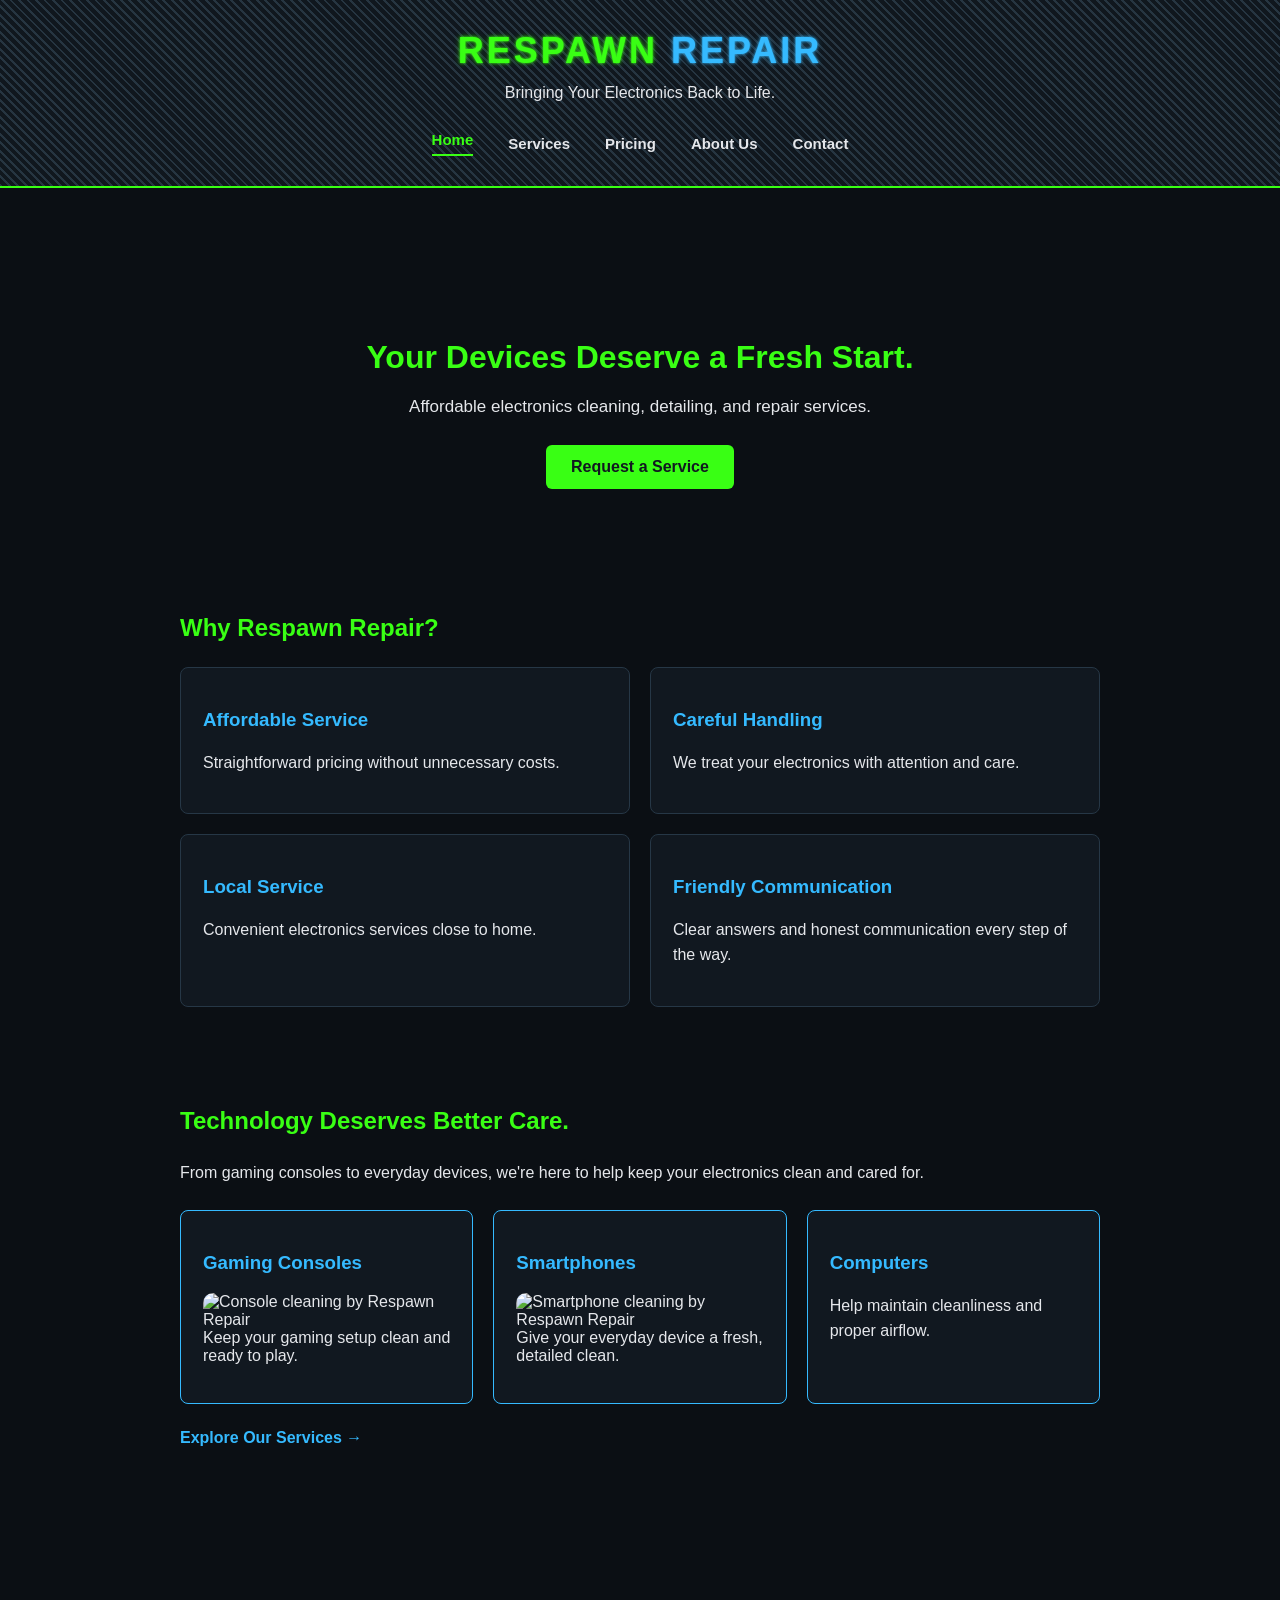
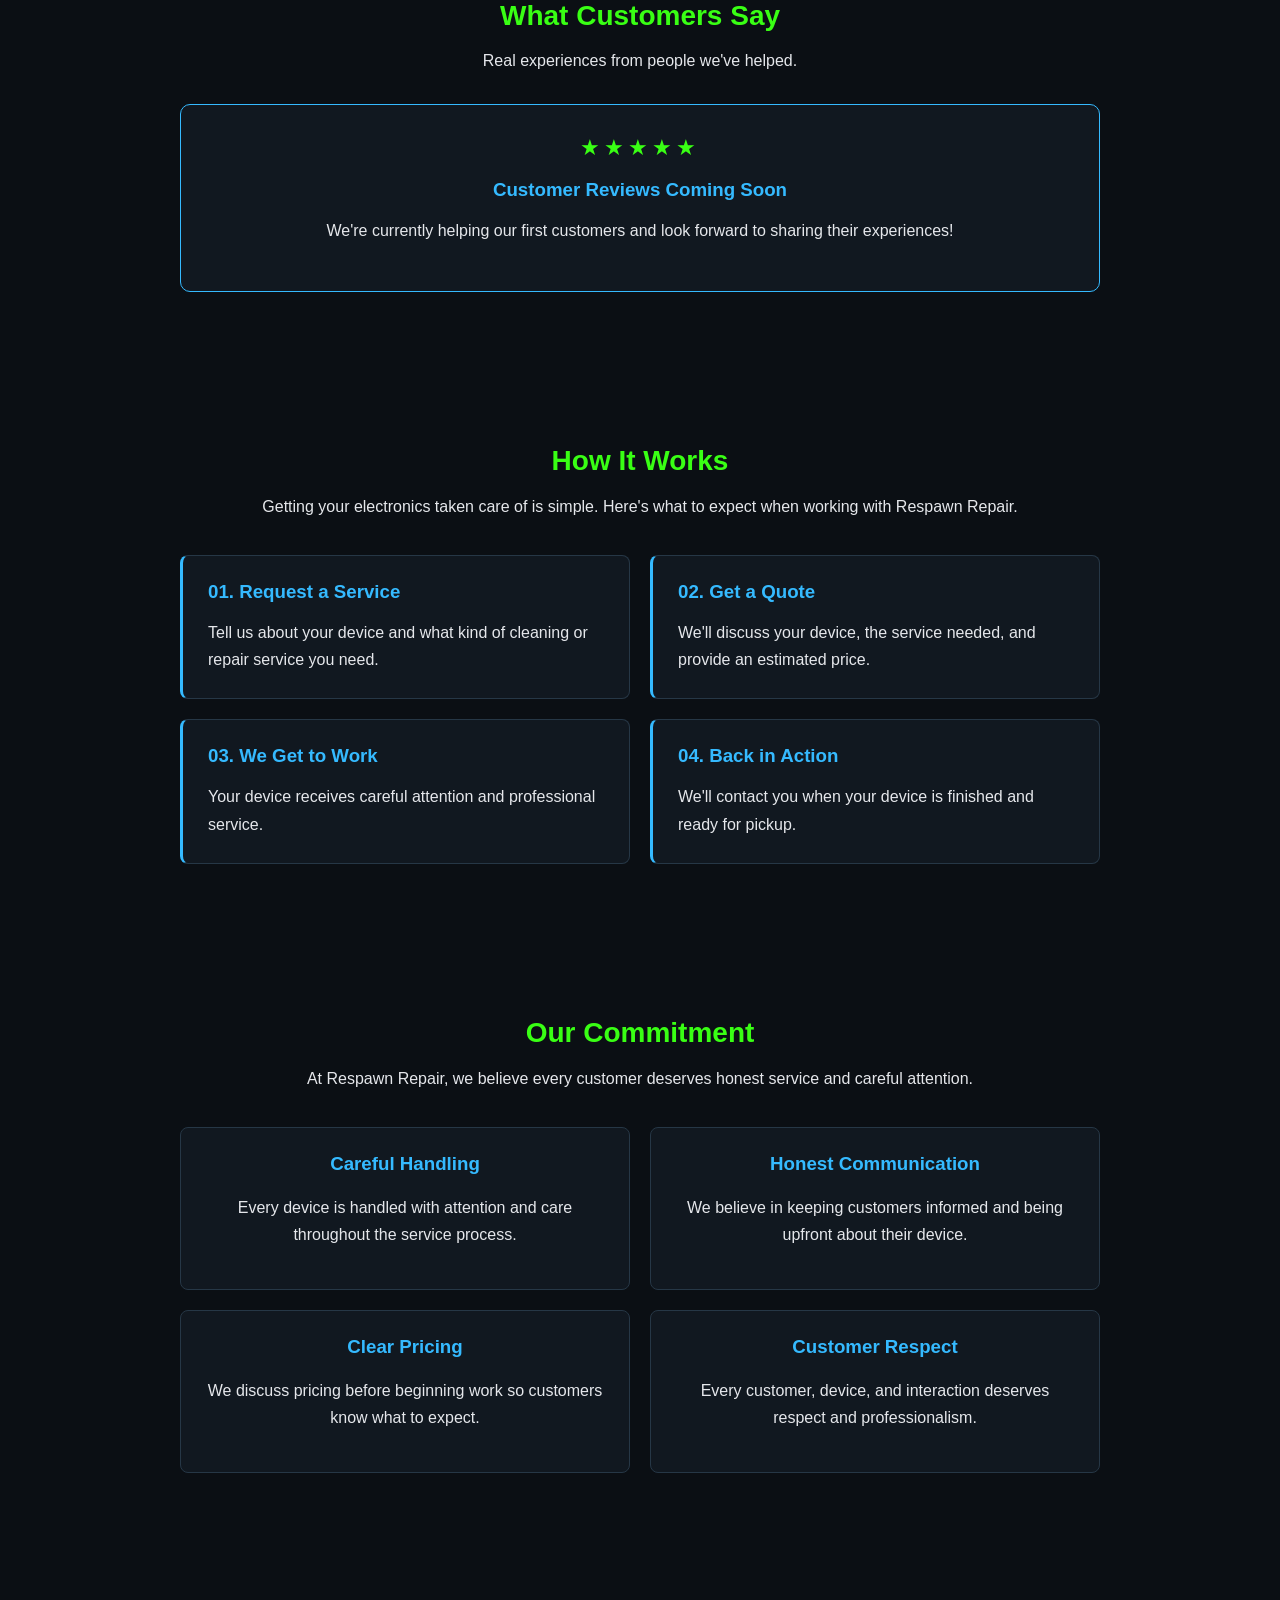
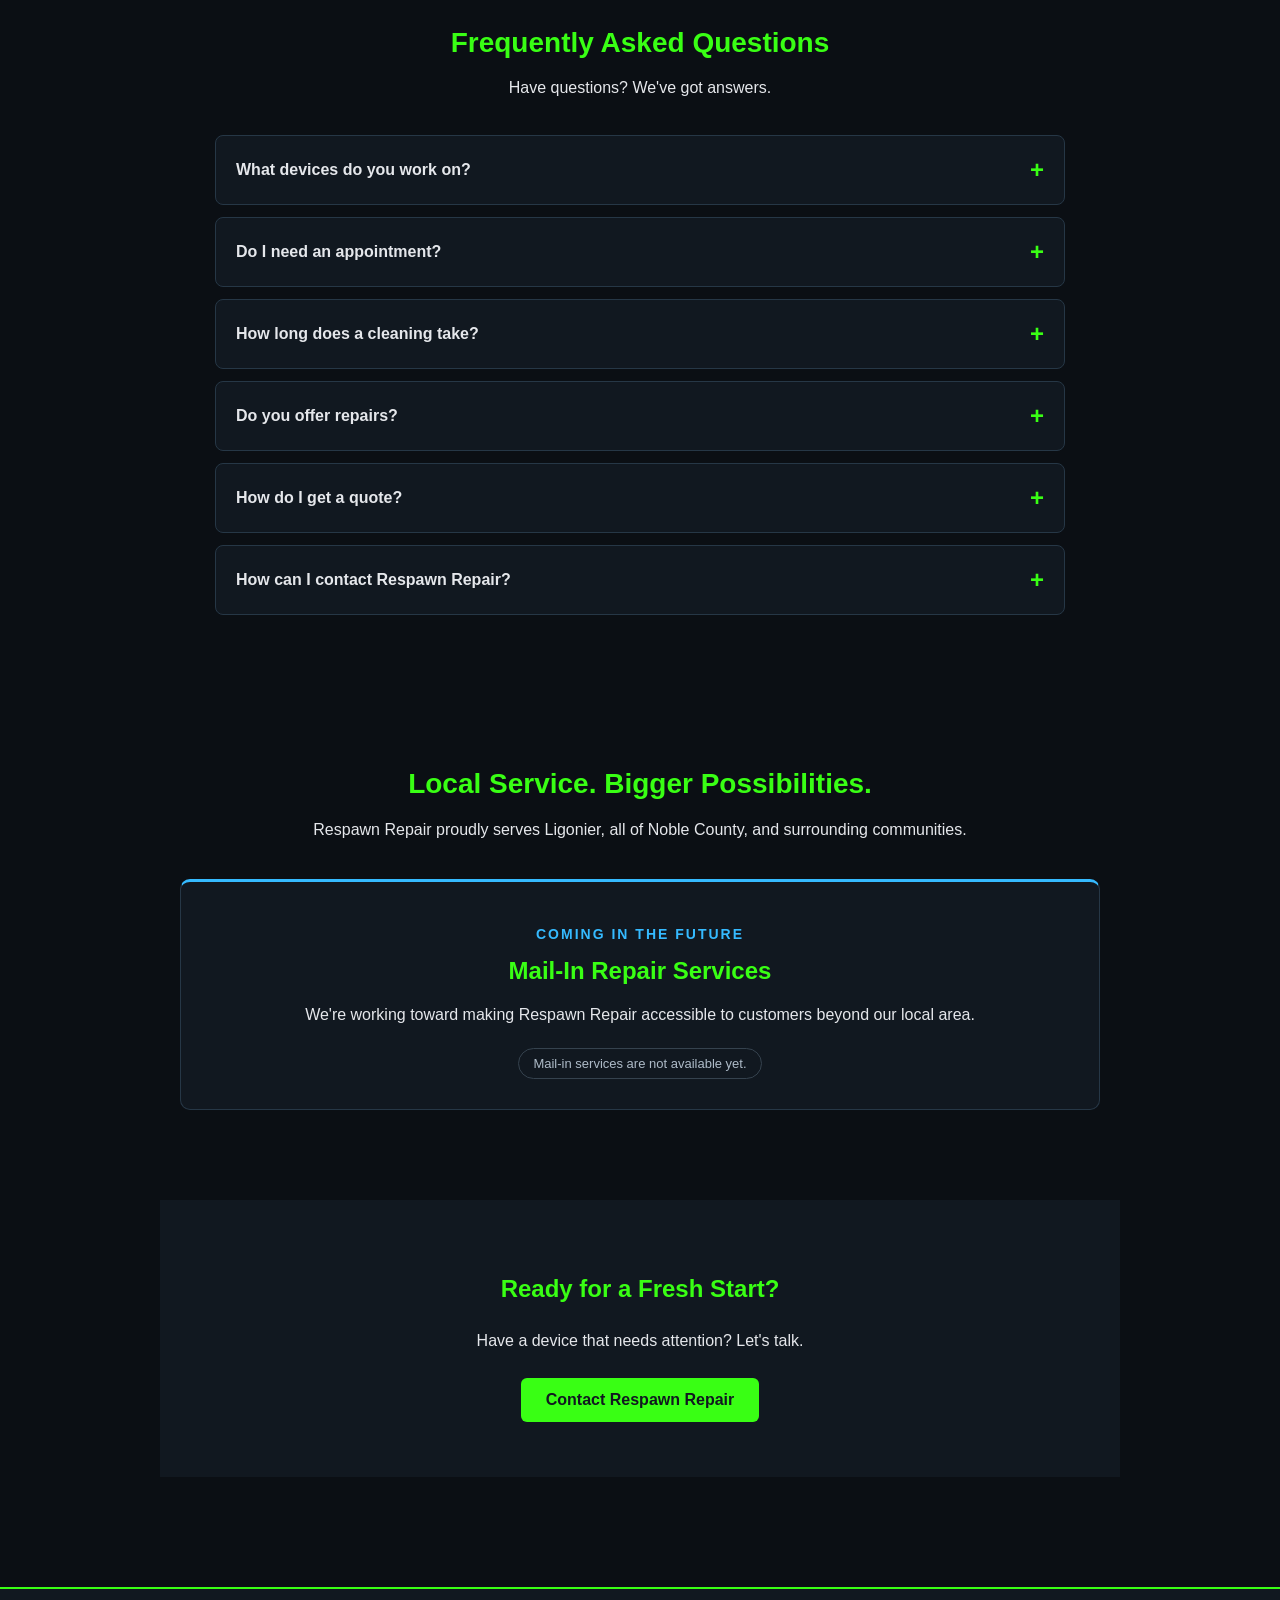
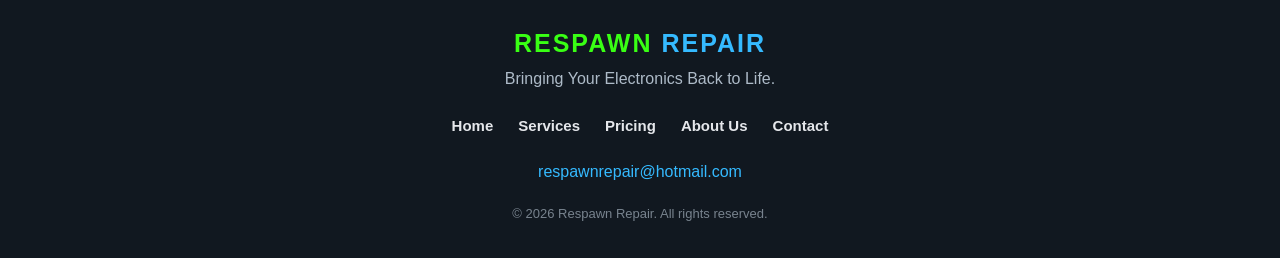
==== index.html @ a70a600d "Add files via upload" ====
<!DOCTYPE html>
<html lang="en">

<head>
    <meta charset="UTF-8">
    <meta name ="viewport" content="width=device-width, initial-scale=1.0">

    <title>Respawn Repair | Electronics Cleaning & Repair</title>
    <link rel="stylesheet" href="style.css">
</head>

<body>

    

<header class="site-header">

    <a href="index.html" class="logo">
        RESPAWN <span>REPAIR</span>
    </a>

    <p class="tagline">
        Bringing Your Electronics Back to Life.
    </p>

    <nav class="navbar">
        <a href="index.html" class="active">Home</a>
        <a href="services.html">Services</a>
        <a href="pricing.html">Pricing</a>
        <a href="about.html">About Us</a>
        <a href="contact.html">Contact</a>
    </nav>

</header>



    <main>

<main>

    <!-- HERO SECTION -->
    <section class="hero">

        <h2>Your Devices Deserve a Fresh Start.</h2>

        <p>
            Affordable electronics cleaning, detailing,
            and repair services.
        </p>

        <a href="contact.html" class="button">
            Request a Service
        </a>

    </section>


    <!-- WHY CHOOSE US SECTION -->
    <section class="why-us">

        <h2>Why Respawn Repair?</h2>

        <div class="benefit-container">

            <div class="benefit-card">
                <h3>Affordable Service</h3>
                <p>
                    Straightforward pricing without
                    unnecessary costs.
                </p>
            </div>

            <div class="benefit-card">
                <h3>Careful Handling</h3>
                <p>
                    We treat your electronics with
                    attention and care.
                </p>
            </div>

            <div class="benefit-card">
                <h3>Local Service</h3>
                <p>
                    Convenient electronics services
                    close to home.
                </p>
            </div>

            <div class="benefit-card">
                <h3>Friendly Communication</h3>
                <p>
                    Clear answers and honest
                    communication every step of the way.
                </p>
            </div>

        </div>

    </section>


    <!-- DEVICE CATEGORIES SECTION -->
    <section class="device-section">

        <h2>Technology Deserves Better Care.</h2>

        <p>
            From gaming consoles to everyday devices,
            we're here to help keep your electronics
            clean and cared for.
        </p>

        <div class="device-container">

            <div class="device-card">
                <h3>Gaming Consoles</h3>
                <img src="images/console.jpg"
                alt="Console cleaning by Respawn Repair"

                <p>
                    Keep your gaming setup clean
                    and ready to play.
                </p>
            </div>

            <div class="device-card">
                <h3>Smartphones</h3>
                <img src="images/phone.jpg"
                alt="Smartphone cleaning by Respawn Repair"
                <p>
                    Give your everyday device
                    a fresh, detailed clean.
                </p>
            </div>

            <div class="device-card">
                <h3>Computers</h3>
                <p>
                    Help maintain cleanliness
                    and proper airflow.
                </p>
            </div>

        </div>

        <a href="services.html" class="text-link">
            Explore Our Services →
        </a>

    </section>

<section class="reviews-section">

    <h2>What Customers Say</h2>

    <p class="reviews-intro">
        Real experiences from people we've helped.
    </p>

    <div class="reviews-container">

        <div class="review-card">
            <div class="review-stars">★★★★★</div>
            <h3>Customer Reviews Coming Soon</h3>
            <p>
                We're currently helping our first customers
                and look forward to sharing their experiences!
            </p>
        </div>

    </div>

</section>


<section class="how-it-works">

    <h2>How It Works</h2>

    <p class="how-intro">
        Getting your electronics taken care of is simple.
        Here's what to expect when working with Respawn Repair.
    </p>

    <div class="steps-container">

        <div class="step-card">
            <h3>01. Request a Service</h3>
            <p>
                Tell us about your device and what kind of
                cleaning or repair service you need.
            </p>
        </div>

        <div class="step-card">
            <h3>02. Get a Quote</h3>
            <p>
                We'll discuss your device, the service needed,
                and provide an estimated price.
            </p>
        </div>

        <div class="step-card">
            <h3>03. We Get to Work</h3>
            <p>
                Your device receives careful attention
                and professional service.
            </p>
        </div>

        <div class="step-card">
            <h3>04. Back in Action</h3>
            <p>
                We'll contact you when your device is
                finished and ready for pickup.
            </p>
        </div>

    </div>

</section>


<section class="commitment-section">

    <h2>Our Commitment</h2>

    <p class="commitment-intro">
        At Respawn Repair, we believe every customer
        deserves honest service and careful attention.
    </p>

    <div class="commitment-container">

        <div class="commitment-card">
            <h3>Careful Handling</h3>
            <p>
                Every device is handled with attention
                and care throughout the service process.
            </p>
        </div>

        <div class="commitment-card">
            <h3>Honest Communication</h3>
            <p>
                We believe in keeping customers informed
                and being upfront about their device.
            </p>
        </div>

        <div class="commitment-card">
            <h3>Clear Pricing</h3>
            <p>
                We discuss pricing before beginning work
                so customers know what to expect.
            </p>
        </div>

        <div class="commitment-card">
            <h3>Customer Respect</h3>
            <p>
                Every customer, device, and interaction
                deserves respect and professionalism.
            </p>
        </div>

    </div>

</section>


<section class="faq-section">

    <h2>Frequently Asked Questions</h2>

    <p class="faq-intro">
        Have questions? We've got answers.
    </p>

    <div class="faq-container">

        <div class="faq-item">
            <button class="faq-question">
                What devices do you work on?
                <span>+</span>
            </button>
            <div class="faq-answer" hidden>
                We currently offer services for gaming consoles,
                smartphones, desktop computers, and laptops.
            </div>
        </div>

        <div class="faq-item">
            <button class="faq-question">
                Do I need an appointment?
                <span>+</span>
            </button>
            <div class="faq-answer" hidden>
                We recommend contacting us before bringing
                in your device so we can discuss availability
                and arrange a time.
            </div>
        </div>

        <div class="faq-item">
            <button class="faq-question">
                How long does a cleaning take?
                <span>+</span>
            </button>
            <div class="faq-answer" hidden>
                Service time depends on the device, its condition,
                and the type of cleaning requested. Contact us
                for an estimated time frame.
            </div>
        </div>

        <div class="faq-item">
            <button class="faq-question">
                Do you offer repairs?
                <span>+</span>
            </button>
            <div class="faq-answer" hidden>
                Contact us with your device and the issue you're
                experiencing. We can discuss whether it's a
                service we're currently able to provide.
            </div>
        </div>

        <div class="faq-item">
            <button class="faq-question">
                How do I get a quote?
                <span>+</span>
            </button>
            <div class="faq-answer" hidden>
                Visit our Contact page and submit an inquiry
                describing your device and the service you need.
            </div>
        </div>

        <div class="faq-item">
            <button class="faq-question">
                How can I contact Respawn Repair?
                <span>+</span>
            </button>
            <div class="faq-answer" hidden>
                You can reach us through our website's contact
                form or email us at respawnrepair@hotmail.com.
            </div>
        </div>

    </div>

</section>


<section class="service-area">

    <h2>Local Service. Bigger Possibilities.</h2>

    <p>
        Respawn Repair proudly serves Ligonier,
        all of Noble County, and surrounding communities.
    </p>

    <div class="mail-in-preview">

        <h3>Coming in the Future</h3>

        <h2>Mail-In Repair Services</h2>

        <p>
            We're working toward making Respawn Repair
            accessible to customers beyond our local area.
        </p>

        <span>Mail-in services are not available yet.</span>

    </div>

</section>

    <!-- CONTACT SECTION -->
    <section class="home-contact">

        <h2>Ready for a Fresh Start?</h2>

        <p>
            Have a device that needs attention?
            Let's talk.
        </p>

        <a href="contact.html" class="button">
            Contact Respawn Repair
        </a>

    </section>

</main>

    </main>

    
<footer class="site-footer">
    <a href="index.html" class="footer-logo">
        RESPAWN <span>REPAIR</span>
    </a>

    <p class="footer-tagline">
        Bringing Your Electronics Back to Life.
    </p>

    <nav class="footer-nav">
        <a href="index.html">Home</a>
        <a href="services.html">Services</a>
        <a href="pricing.html">Pricing</a>
        <a href="about.html">About Us</a>
        <a href="contact.html">Contact</a>
    </nav>

    <p class="footer-email">
        respawnrepair@hotmail.com
    </p>

    <p class="copyright">
        © 2026 Respawn Repair. All rights reserved.
    </p>
</footer>

<script>

    const faqQuestions = document.querySelectorAll(".faq-question");

    faqQuestions.forEach(function(question) {

        question.addEventListener("click", function() {

            const answer = question.nextElementSibling;
            const symbol = question.querySelector("span");

            if (answer.hidden) {
                answer.hidden = false;
                symbol.textContent = "−";
            } else {
                answer.hidden = true;
                symbol.textContent = "+";
            }

        });

    });

</script>

</body>
</html>
---- style.css ----
/* RESPawn REPAIR - WEBSITE STYLING */

/* Main website appearance */
body {
    background-color: #0b0f14;
    color: #e5e7eb;
    font-family: Arial, sans-serif;
    margin: 0;
}

/* Website header */

.site-header {
    background-color: #111820;

    /* Carbon fiber texture */
    

background-image:
    repeating-linear-gradient(
        45deg,
        #263541 0px,
        #263541 2px,
        #10171e 2px,
        #10171e 6px
    ),
    repeating-linear-gradient(
        -45deg,
        #1c2933 0px,
        #1c2933 2px,
        #0b1015 2px,
        #0b1015 6px
    );





    text-align: center;
    padding: 30px 20px;
    border-bottom: 2px solid #39ff14;
}


/* Business name */
header h1 {
    color: #39ff14;
    font-size: 38px;
    letter-spacing: 3px;
}

/* Main content */
main {
    max-width: 1000px;
    margin: auto;
    padding: 30px 20px;
}

/* Section headings */
h2 {
    color: #39ff14;
}

/* Service headings */
h3 {
    color: #35baff;
}

/* Paragraphs */
p {
    line-height: 1.6;
}

/* Buttons */
button {
    background-color: #39ff14;
    color: #0b0f14;
    border: none;
    padding: 12px 22px;
    font-weight: bold;
    cursor: pointer;
    border-radius: 5px;
}

/* Button hover effect */
button:hover {
    background-color: #35baff;
}

/* Footer */
footer {
    background-color: #111820;
    color: #9ca3af;
    text-align: center;
    padding: 20px;
    margin-top: 30px;
}

/* SERVICES SECTION */

.services-section {
    margin-top: 50px;
}

.service-container {
    display: grid;
    grid-template-columns: repeat(2, 1fr);
    gap: 25px;
    margin-top: 25px;
}

.service-card {
    background-color: #111820;
    border: 1px solid #35baff;
    border-radius: 10px;
    padding: 25px;
    transition: 0.3s ease;
}


.service-card:hover {
    border-color: #39ff14;
    transform: translateY(-5px);
    box-shadow: 0 8px 20px #39ff1422;
}


.service-card h3 {
    color: #35baff;
    margin-top: 0;
}

.service-card p {
    color: #e5e7eb;
}

/* NAVIGATION BAR */

nav {
    margin-top: 25px;
    display: flex;
    justify-content: center;
    gap: 35px;
    flex-wrap: wrap;
}

nav a {
    color: #e5e7eb;
    text-decoration: none;
    font-weight: bold;
    font-size: 15px;
    transition: 0.3s ease;
}

nav a:hover {
    color: #39ff14;
    text-shadow: 0 0 10px #39ff14;
}

/* PRICING SECTION */

.pricing-section {
    margin-top: 60px;
    margin-bottom: 50px;
}

.pricing-intro {
    color: #e5e7eb;
    margin-bottom: 25px;
}

.price-grid {
    display: grid;
    grid-template-columns: repeat(2, 1fr);
    gap: 25px;
}

.price-card {
    background-color: #111820;
    border: 1px solid #35baff;
    border-radius: 10px;
    padding: 25px;
    transition: 0.3s ease;
}

.price-card:hover {
    border-color: #39ff14;
    box-shadow: 0 0 15px #39ff1444;
}

.price-card h3 {
    color: #39ff14;
    margin-top: 0;
    margin-bottom: 20px;
}

.price-row {
    display: flex;
    justify-content: space-between;
    align-items: flex-start;
    gap: 15px;
    padding: 12px 0;
    border-bottom: 1px solid #27313c;
}

.price-row span {
    color: #e5e7eb;
}

.price-row strong {
    color: #35baff;
    white-space: nowrap;
}

.pricing-note {
    color: #9ca3af;
    font-size: 13px;
    margin-top: 20px;
}

/* MOBILE LAYOUT */

@media (max-width: 650px) {
    .price-grid {
        grid-template-columns: 1fr;
    }

    .price-row {
        gap: 10px;
    }
}

/* SHARED WEBSITE HEADER */

.site-header {
    background-color: #111820;
    text-align: center;
    padding: 30px 20px;
    border-bottom: 2px solid #39ff14;
}


.logo {
    display: inline-block;
    color: #39ff14;
    font-size: 36px;
    font-weight: bold;
    letter-spacing: 3px;
    text-decoration: none;

    /* Neon green glow */
    text-shadow:
    0 0 3px #39ff14,
    0 0 6px #39ff1466;

    transition: 0.3s ease;
}



.logo span {
    color: #35baff;

    /* Electric blue glow */
    text-shadow:
    0 0 3px #35baff,
    0 0 6px #35baff66;
}

.logo:hover {
    text-shadow:
        0 0 8px #39ff14,
        0 0 18px #39ff14,
        0 0 30px #39ff14;
}

.logo:hover span {
    text-shadow:
        0 0 8px #35baff,
        0 0 18px #35baff,
        0 0 30px #35baff;
}


.tagline {
    color: #e5e7eb;
    margin-top: 8px;
}

.navbar {
    display: flex;
    justify-content: center;
    align-items: center;
    gap: 35px;
    flex-wrap: wrap;
    margin-top: 25px;
}

.navbar a {
    color: #e5e7eb;
    text-decoration: none;
    font-weight: bold;
    transition: 0.3s ease;
}

.navbar a:hover {
    color: #39ff14;
}

@media (max-width: 600px) {
    .navbar {
        gap: 18px;
    }

    .logo {
        font-size: 28px;
    }
}

/* ==========================
   HOMEPAGE HERO SECTION
========================== */

.hero {
    text-align: center;
    padding: 65px 20px;
    max-width: 850px;
    margin: auto;
}

.hero h2 {
    color: #39ff14;
    font-size: 32px;
    margin-bottom: 15px;
}

.hero p {
    color: #e5e7eb;
    font-size: 17px;
    margin-bottom: 25px;
}


/* ==========================
   BUTTON STYLING
========================== */


.button {
    display: inline-block;
    background-color: #39ff14;
    color: #111820;
    padding: 13px 25px;
    border-radius: 6px;
    text-decoration: none;
    font-weight: bold;
    transition: all 0.3s ease;
    box-shadow: 0 0 0 rgba(57, 255, 20, 0);
}

.button:hover {
    background-color: #35baff;
    color: #0b0f14;
    transform: translateY(-3px);
    box-shadow: 0 5px 15px #35baff44;
}



/* ==========================
   WHY CHOOSE US
========================== */

.why-us {
    max-width: 950px;
    margin: auto;
    padding: 40px 20px;
}

.why-us h2,
.device-section h2,
.home-contact h2 {
    color: #39ff14;
    margin-bottom: 25px;
}

.benefit-container {
    display: grid;
    grid-template-columns: repeat(2, 1fr);
    gap: 20px;
}

.benefit-card {
    background-color: #111820;
    border: 1px solid #263746;
    border-radius: 8px;
    padding: 22px;
    transition: 0.3s ease;
}

.benefit-card:hover {
    border-color: #39ff14;
    transform: translateY(-3px);
}

.benefit-card h3 {
    color: #35baff;
}

.benefit-card p {
    color: #e5e7eb;
    line-height: 1.6;
}


/* ==========================
   DEVICE CATEGORIES
========================== */

.device-section {
    max-width: 950px;
    margin: auto;
    padding: 40px 20px;
}

.device-section > p {
    color: #e5e7eb;
    margin-bottom: 25px;
    line-height: 1.6;
}

.device-container {
    display: grid;
    grid-template-columns: repeat(3, 1fr);
    gap: 20px;
}

.device-card {
    background-color: #111820;
    border: 1px solid #35baff;
    border-radius: 8px;
    padding: 22px;
    transition: 0.3s ease;
}

.device-card:hover {
    border-color: #39ff14;
    transform: translateY(-3px);
}

.device-card h3 {
    color: #35baff;
}

.device-card p {
    color: #e5e7eb;
    line-height: 1.6;
}

.text-link {
    display: inline-block;
    color: #35baff;
    text-decoration: none;
    font-weight: bold;
    margin-top: 25px;
}

.text-link:hover {
    color: #39ff14;
}


/* ==========================
   CONTACT SECTION
========================== */

.home-contact {
    text-align: center;
    background-color: #111820;
    padding: 55px 20px;
    margin-top: 40px;
}

.home-contact p {
    color: #e5e7eb;
    margin-bottom: 25px;
}


/* ==========================
   MOBILE RESPONSIVENESS
========================== */

@media (max-width: 650px) {

    .benefit-container {
        grid-template-columns: 1fr;
    }

    .device-container {
        grid-template-columns: 1fr;
    }

    .hero h2 {
        font-size: 26px;
    }

}

/* PRICING PAGE */

.pricing-page {
    max-width: 950px;
    margin: auto;
    padding: 40px 20px;
}

.pricing-intro {
    text-align: center;
    margin-bottom: 45px;
}

.pricing-intro h2,
.pricing-section h2 {
    color: #39ff14;
}

.pricing-intro p {
    color: #e5e7eb;
}

.pricing-section {
    margin-bottom: 40px;
}

.price-card {
    background-color: #111820;
    border: 1px solid #263746;
    border-radius: 8px;
    padding: 20px;
    margin-bottom: 15px;
    display: flex;
    justify-content: space-between;
    align-items: center;
    gap: 20px;
    transition: 0.3s ease;
}

.price-card:hover {
    border-color: #35baff;
}

.price-card h3 {
    color: #35baff;
    margin-bottom: 8px;
}

.price-card p {
    color: #e5e7eb;
    margin: 0;
}

.price {
    color: #39ff14;
    font-size: 20px;
    font-weight: bold;
    white-space: nowrap;
}

.pricing-note {
    color: #aebbc8;
    text-align: center;
    padding: 20px;
    line-height: 1.6;
}

@media (max-width: 600px) {
    .price-card {
        align-items: flex-start;
        flex-direction: column;
        gap: 10px;
    }
}

/* ABOUT US PAGE */

.about-page {
    max-width: 950px;
    margin: auto;
    padding: 40px 20px;
}

.about-intro {
    text-align: center;
    padding: 35px 10px;
}

.about-intro h2,
.about-story h2,
.about-values h2,
.about-contact h2 {
    color: #39ff14;
    margin-bottom: 20px;
}

.about-intro p,
.about-story p {
    color: #e5e7eb;
    line-height: 1.8;
}

.about-story {
    background-color: #111820;
    border-left: 3px solid #39ff14;
    padding: 25px;
    margin: 25px 0;
    border-radius: 6px;
}

.about-values {
    margin: 45px 0;
}

.value-card {
    background-color: #111820;
    border: 1px solid #263746;
    border-radius: 8px;
    padding: 20px;
    margin-bottom: 15px;
    transition: 0.3s ease;
}

.value-card:hover {
    border-color: #35baff;
}

.value-card h3 {
    color: #35baff;
}

.value-card p {
    color: #e5e7eb;
    line-height: 1.6;
}

.about-contact {
    text-align: center;
    padding: 45px 20px;
    background-color: #111820;
    border-radius: 8px;
}



/* CONTACT PAGE */

.contact-page {
    max-width: 750px;
    margin: auto;
    padding: 40px 20px;
}

.contact-intro {
    text-align: center;
    margin-bottom: 35px;
}

.contact-intro h2 {
    color: #39ff14;
}

.contact-intro p {
    color: #e5e7eb;
    line-height: 1.6;
}

.contact-form-section {
    background-color: #111820;
    border: 1px solid #263746;
    border-radius: 10px;
    padding: 30px;
}

.contact-form-section form {
    display: flex;
    flex-direction: column;
    gap: 12px;
}

.contact-form-section label {
    color: #35baff;
    font-weight: bold;
    margin-top: 10px;
}

.contact-form-section input,
.contact-form-section select,
.contact-form-section textarea {
    background-color: #0b0f14;
    color: #e5e7eb;
    border: 1px solid #35424e;
    border-radius: 5px;
    padding: 13px;
    font-family: Arial, sans-serif;
    font-size: 15px;
    width: 100%;
    box-sizing: border-box;
}

.contact-form-section input:focus,
.contact-form-section select:focus,
.contact-form-section textarea:focus {
    outline: none;
    border-color: #39ff14;
}

.contact-form-section textarea {
    resize: vertical;
}

.contact-form-section button {
    margin-top: 15px;
    padding: 14px;
    font-size: 16px;
}

.navbar a.active {
    color: #39ff14;
    border-bottom: 2px solid #39ff14;
    padding-bottom: 6px;
}

/* RESPawn REPAIR FOOTER */

.site-footer {
    background-color: #111820;
    text-align: center;
    padding: 40px 20px 20px;
    margin-top: 50px;
    border-top: 2px solid #39ff14;
}

.footer-logo {
    display: inline-block;
    color: #39ff14;
    font-size: 25px;
    font-weight: bold;
    letter-spacing: 2px;
    text-decoration: none;
}

.footer-logo span {
    color: #35baff;
}

.footer-tagline {
    color: #aebbc8;
    margin-top: 8px;
}

.footer-nav {
    display: flex;
    justify-content: center;
    flex-wrap: wrap;
    gap: 25px;
    margin: 25px 0;
}

.footer-nav a {
    color: #e5e7eb;
    text-decoration: none;
    transition: 0.3s ease;
}

.footer-nav a:hover {
    color: #39ff14;
}

.footer-email {
    color: #35baff;
    margin-bottom: 20px;
}

.copyright {
    color: #78838e;
    font-size: 13px;
    margin-top: 20px;
}

@media (max-width: 600px) {
    .footer-nav {
        gap: 15px;
    }
}

/* MOBILE SERVICES LAYOUT */

@media (max-width: 650px) {
    .service-container {
        grid-template-columns: 1fr;
    }
}

img {
    max-width: 100%;
    height: auto;
    border-radius: 10px;
}

/* THANK YOU PAGE */

.thank-you-page {
    min-height: 55vh;
    display: flex;
    justify-content: center;
    align-items: center;
    padding: 40px 20px;
}

.thank-you-card {
    max-width: 650px;
    width: 100%;
    background-color: #111820;
    border: 1px solid #263746;
    border-top: 3px solid #39ff14;
    border-radius: 10px;
    padding: 45px 30px;
    text-align: center;
}

.thank-you-card h1 {
    color: #39ff14;
    font-size: 32px;
    margin-bottom: 20px;
}

.thank-you-card h2 {
    color: #35baff;
    font-size: 22px;
    margin-bottom: 15px;
}

.thank-you-card p {
    color: #e5e7eb;
    line-height: 1.7;
    margin-bottom: 30px;
}

@media (max-width: 600px) {
    .thank-you-card {
        padding: 35px 20px;
    }

    .thank-you-card h1 {
        font-size: 25px;
    }
}

/* CUSTOMER REVIEWS SECTION */

.reviews-section {
    max-width: 950px;
    margin: 50px auto;
    padding: 40px 20px;
    text-align: center;
}

.reviews-section h2 {
    color: #39ff14;
    margin-bottom: 15px;
    font-size: 28px;
}

.reviews-intro {
    color: #e5e7eb;
    margin-bottom: 30px;
}

.reviews-container {
    display: grid;
    grid-template-columns: 1fr;
    gap: 20px;
}

.review-card {
    background-color: #111820;
    border: 1px solid #35baff;
    border-radius: 10px;
    padding: 30px;
    transition: 0.3s ease;
}

.review-card:hover {
    border-color: #39ff14;
    transform: translateY(-4px);
    box-shadow: 0 8px 20px #39ff1422;
}

.review-stars {
    color: #39ff14;
    font-size: 22px;
    letter-spacing: 4px;
    margin-bottom: 15px;
}

.review-card h3 {
    color: #35baff;
    margin-bottom: 12px;
}

.review-card p {
    color: #e5e7eb;
    line-height: 1.7;
}

.review-service {
    display: inline-block;
    color: #35baff;
    font-size: 13px;
    margin-top: 15px;
    letter-spacing: 1px;
    text-transform: uppercase;
}

/* HOW IT WORKS SECTION */

.how-it-works {
    max-width: 1000px;
    margin: 50px auto;
    padding: 40px 20px;
    text-align: center;
}

.how-it-works h2 {
    color: #39ff14;
    font-size: 28px;
    margin-bottom: 15px;
}

.how-intro {
    color: #e5e7eb;
    line-height: 1.7;
    margin-bottom: 35px;
}

.steps-container {
    display: grid;
    grid-template-columns: repeat(2, 1fr);
    gap: 20px;
}

.step-card {
    background-color: #111820;
    border: 1px solid #263746;
    border-left: 3px solid #35baff;
    border-radius: 8px;
    padding: 25px;
    text-align: left;
    transition: 0.3s ease;
}

.step-card:hover {
    border-left-color: #39ff14;
    border-color: #39ff14;
    transform: translateY(-4px);
    box-shadow: 0 8px 20px #39ff1422;
}

.step-card h3 {
    color: #35baff;
    margin-top: 0;
    margin-bottom: 12px;
}

.step-card p {
    color: #e5e7eb;
    line-height: 1.7;
    margin-bottom: 0;
}

@media (max-width: 650px) {
    .steps-container {
        grid-template-columns: 1fr;
    }
}

/* OUR COMMITMENT SECTION */

.commitment-section {
    max-width: 1000px;
    margin: 50px auto;
    padding: 40px 20px;
    text-align: center;
}

.commitment-section h2 {
    color: #39ff14;
    font-size: 28px;
    margin-bottom: 15px;
}

.commitment-intro {
    color: #e5e7eb;
    line-height: 1.7;
    margin-bottom: 35px;
}

.commitment-container {
    display: grid;
    grid-template-columns: repeat(2, 1fr);
    gap: 20px;
}

.commitment-card {
    background-color: #111820;
    border: 1px solid #263746;
    border-radius: 8px;
    padding: 25px;
    transition: 0.3s ease;
}

.commitment-card:hover {
    border-color: #35baff;
    transform: translateY(-4px);
    box-shadow: 0 8px 20px #35baff22;
}

.commitment-card h3 {
    color: #35baff;
    margin-top: 0;
}

.commitment-card p {
    color: #e5e7eb;
    line-height: 1.7;
}

@media (max-width: 650px) {
    .commitment-container {
        grid-template-columns: 1fr;
    }
}

/* FAQ SECTION */

.faq-section {
    max-width: 850px;
    margin: 50px auto;
    padding: 40px 20px;
}

.faq-section h2 {
    color: #39ff14;
    font-size: 28px;
    text-align: center;
    margin-bottom: 15px;
}

.faq-intro {
    color: #e5e7eb;
    text-align: center;
    margin-bottom: 35px;
}

.faq-container {
    display: flex;
    flex-direction: column;
    gap: 12px;
}

.faq-item {
    background-color: #111820;
    border: 1px solid #263746;
    border-radius: 8px;
    overflow: hidden;
    transition: 0.3s ease;
}

.faq-item:hover {
    border-color: #35baff;
}

.faq-question {
    display: flex;
    justify-content: space-between;
    align-items: center;
    width: 100%;
    background: none;
    color: #e5e7eb;
    padding: 20px;
    border-radius: 0;
    text-align: left;
    font-size: 16px;
    cursor: pointer;
}

.faq-question span {
    color: #39ff14;
    font-size: 24px;
    margin-left: 15px;
}

.faq-answer {
    color: #aebbc8;
    line-height: 1.7;
    padding: 0 20px 20px;
}

/* SERVICE AREA SECTION */

.service-area {
    max-width: 950px;
    margin: 50px auto;
    padding: 40px 20px;
    text-align: center;
}

.service-area > h2 {
    color: #39ff14;
    font-size: 28px;
    margin-bottom: 15px;
}

.service-area > p {
    color: #e5e7eb;
    line-height: 1.7;
    margin-bottom: 35px;
}

.mail-in-preview {
    background-color: #111820;
    border: 1px solid #263746;
    border-top: 3px solid #35baff;
    border-radius: 10px;
    padding: 30px;
    transition: 0.3s ease;
}

.mail-in-preview:hover {
    border-color: #39ff14;
    transform: translateY(-4px);
    box-shadow: 0 8px 20px #39ff1422;
}

.mail-in-preview h3 {
    color: #35baff;
    text-transform: uppercase;
    letter-spacing: 2px;
    font-size: 14px;
}

.mail-in-preview h2 {
    color: #39ff14;
    font-size: 24px;
    margin: 15px 0;
}

.mail-in-preview p {
    color: #e5e7eb;
    line-height: 1.7;
    margin-bottom: 20px;
}

.mail-in-preview span {
    display: inline-block;
    color: #aebbc8;
    font-size: 13px;
    border: 1px solid #35424e;
    border-radius: 20px;
    padding: 7px 14px;
}

@media (max-width: 600px) {
    .mail-in-preview {
        padding: 25px 18px;
    }

    .mail-in-preview h2 {
        font-size: 21px;
    }
}
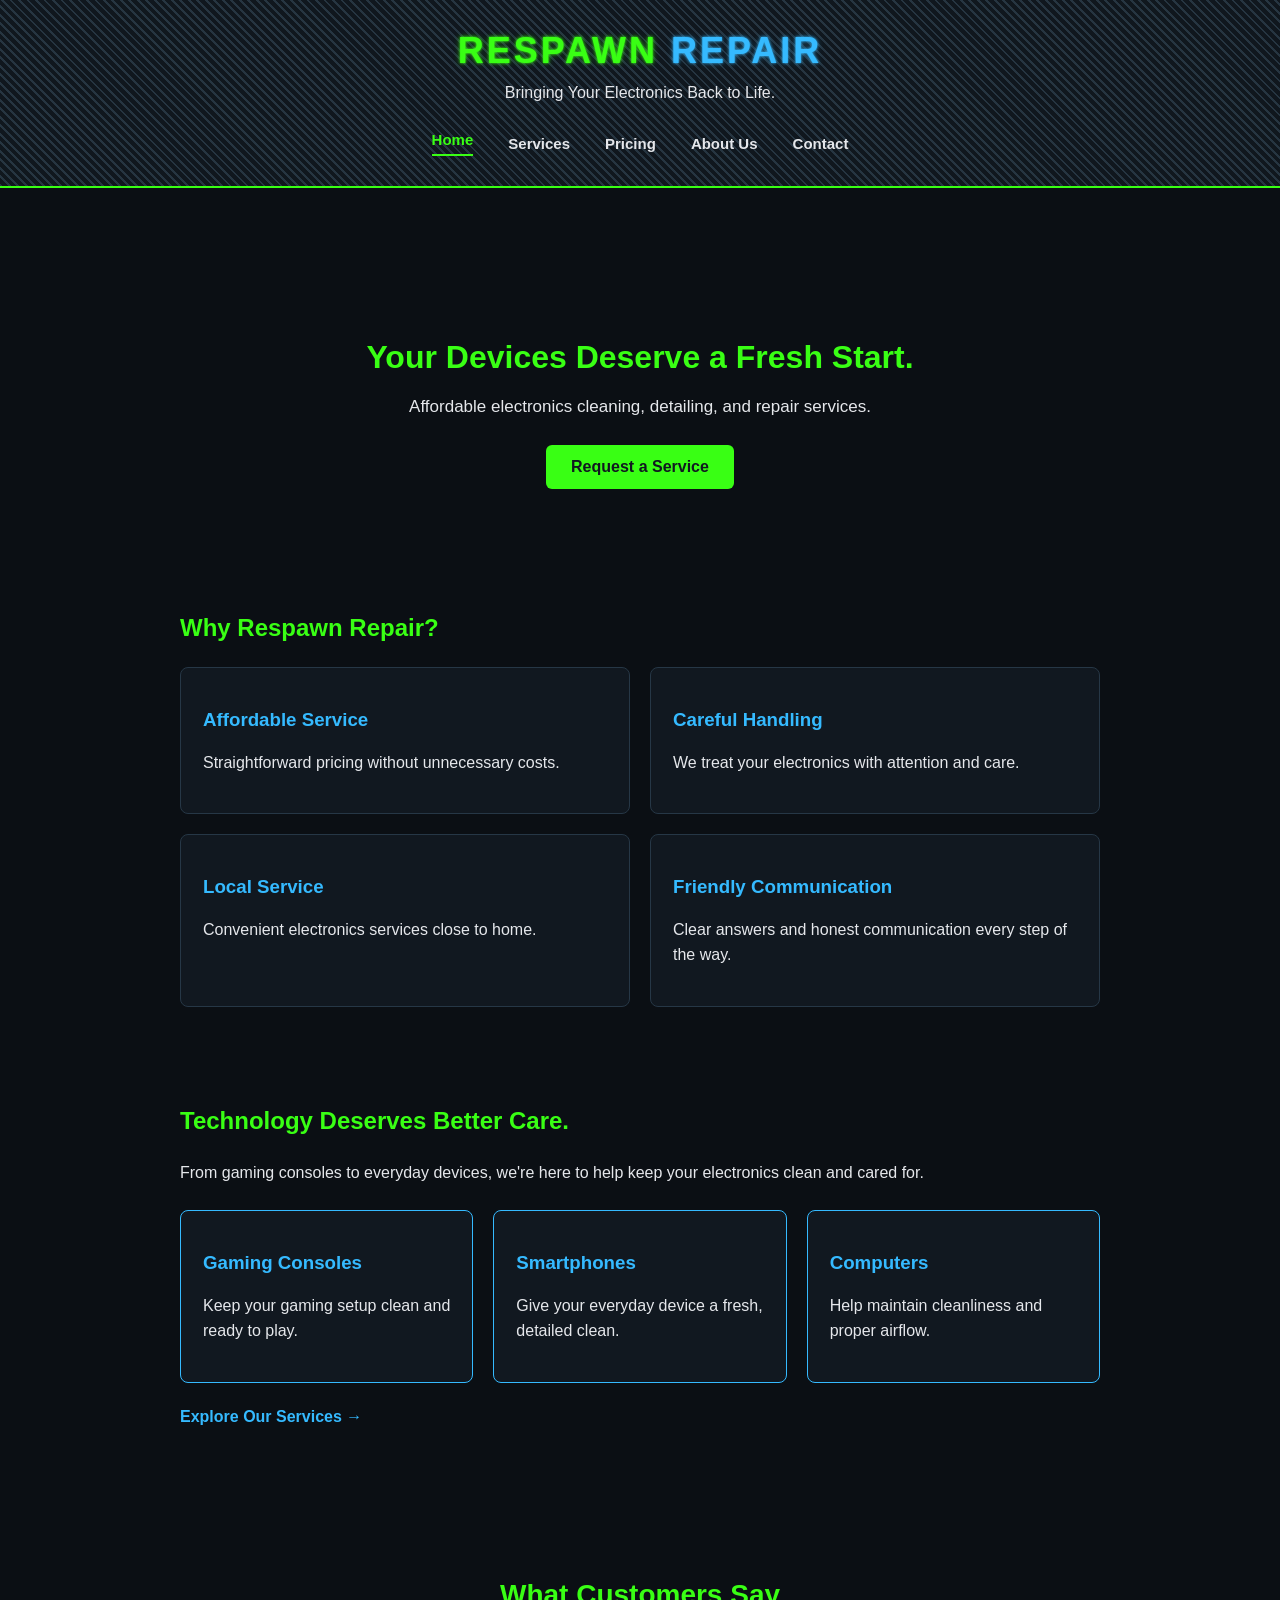
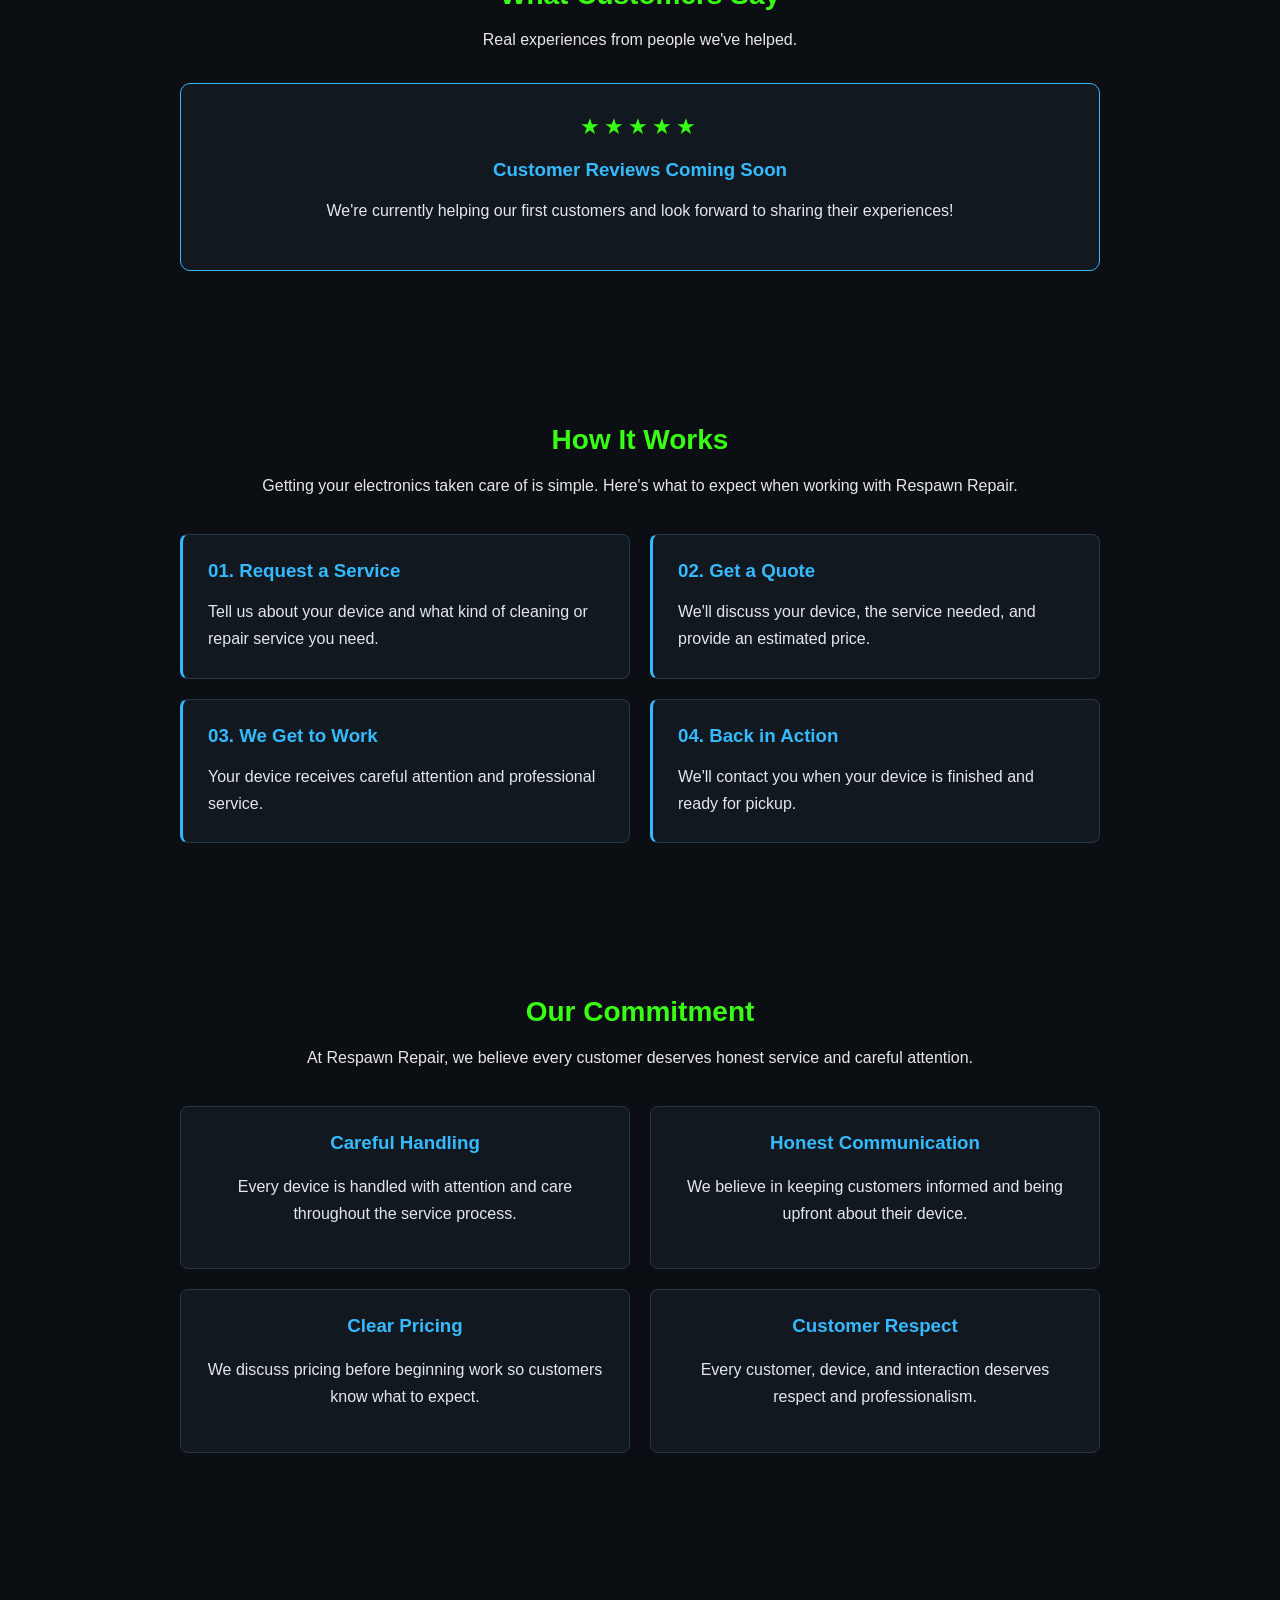
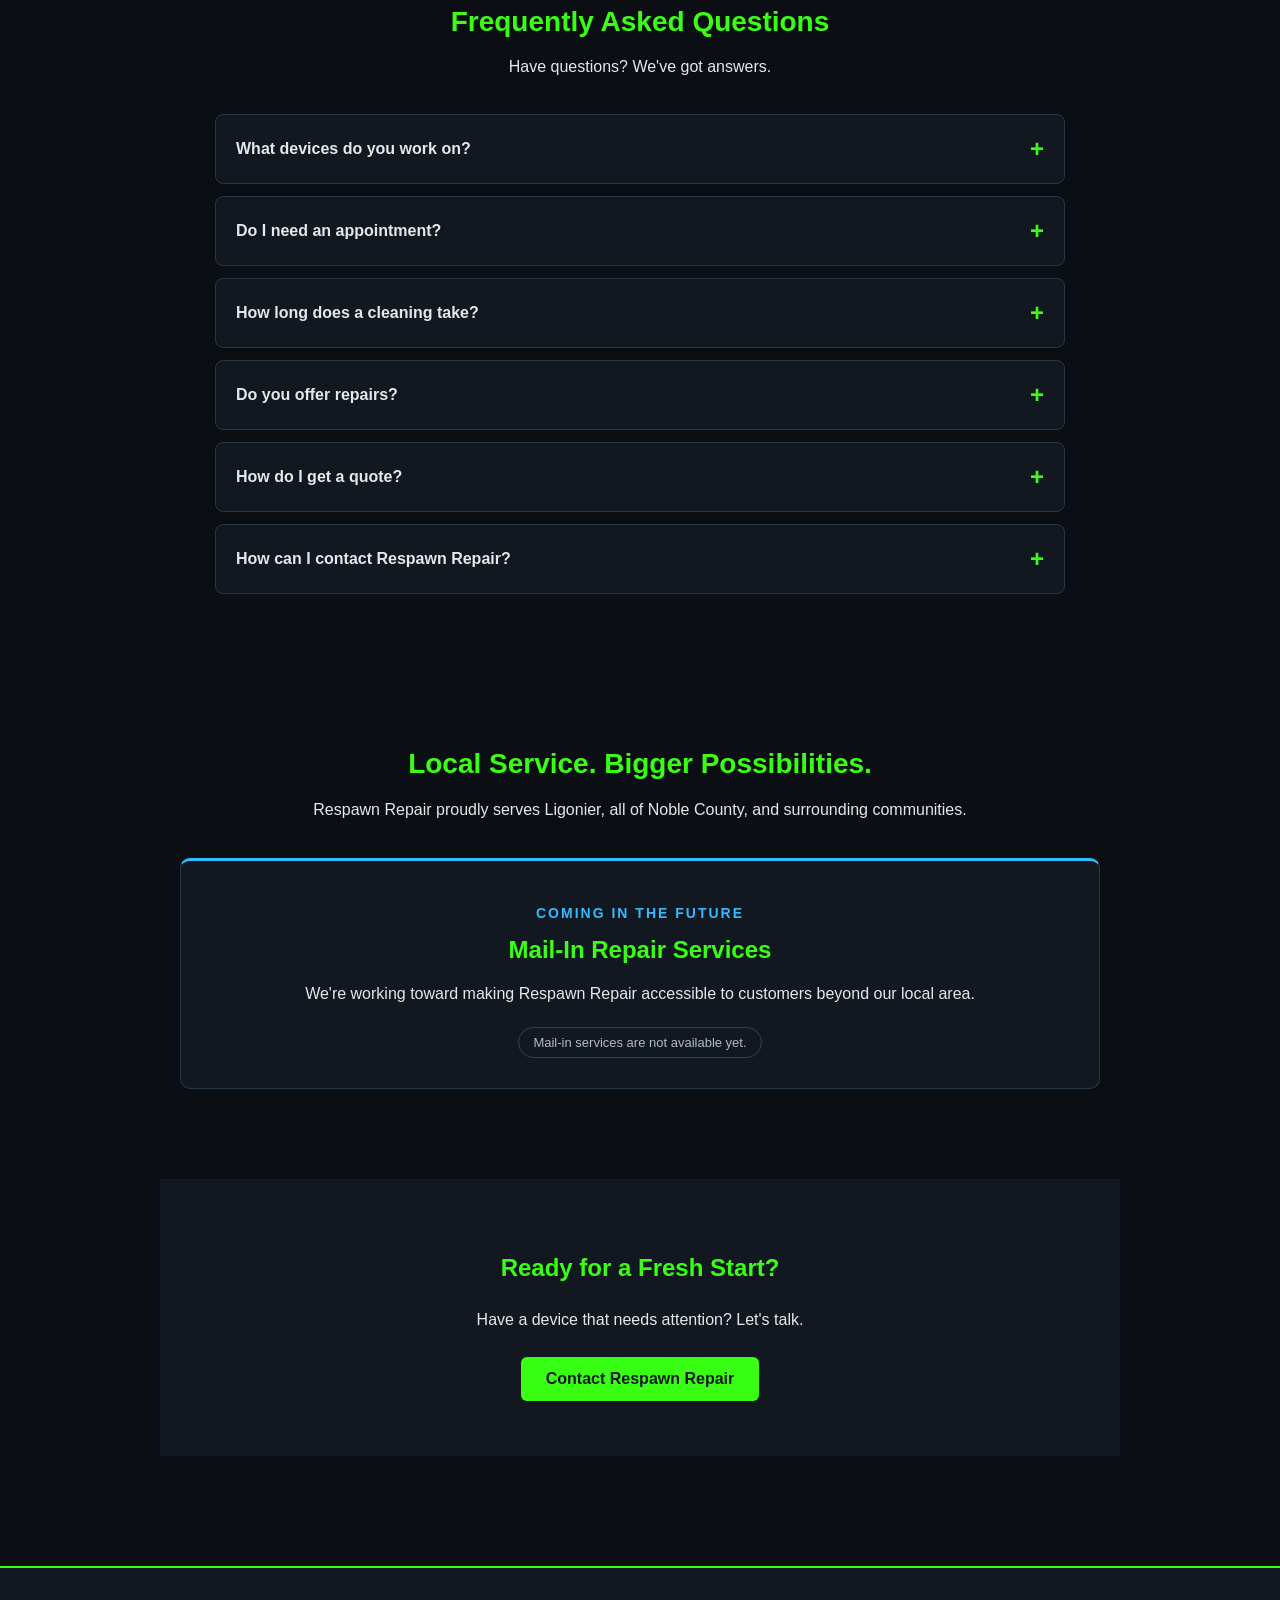
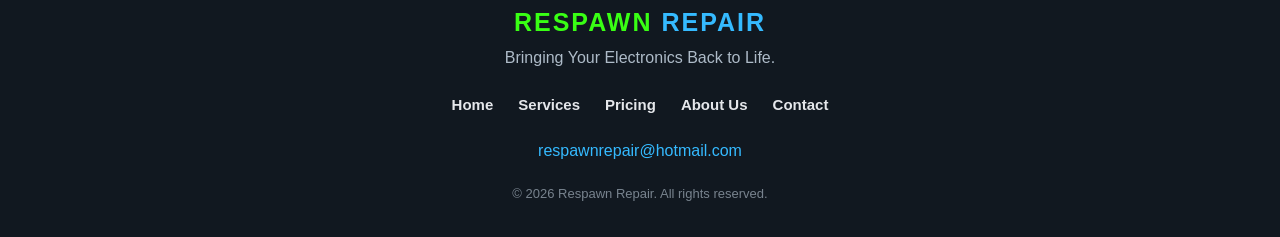
==== commit 0c09e1ec: "update index from redirect" ====
--- a/index.html
+++ b/index.html
@@ -115,9 +115,6 @@
 
             <div class="device-card">
                 <h3>Gaming Consoles</h3>
-                <img src="images/console.jpg"
-                alt="Console cleaning by Respawn Repair"
-
                 <p>
                     Keep your gaming setup clean
                     and ready to play.
@@ -126,8 +123,6 @@
 
             <div class="device-card">
                 <h3>Smartphones</h3>
-                <img src="images/phone.jpg"
-                alt="Smartphone cleaning by Respawn Repair"
                 <p>
                     Give your everyday device
                     a fresh, detailed clean.
